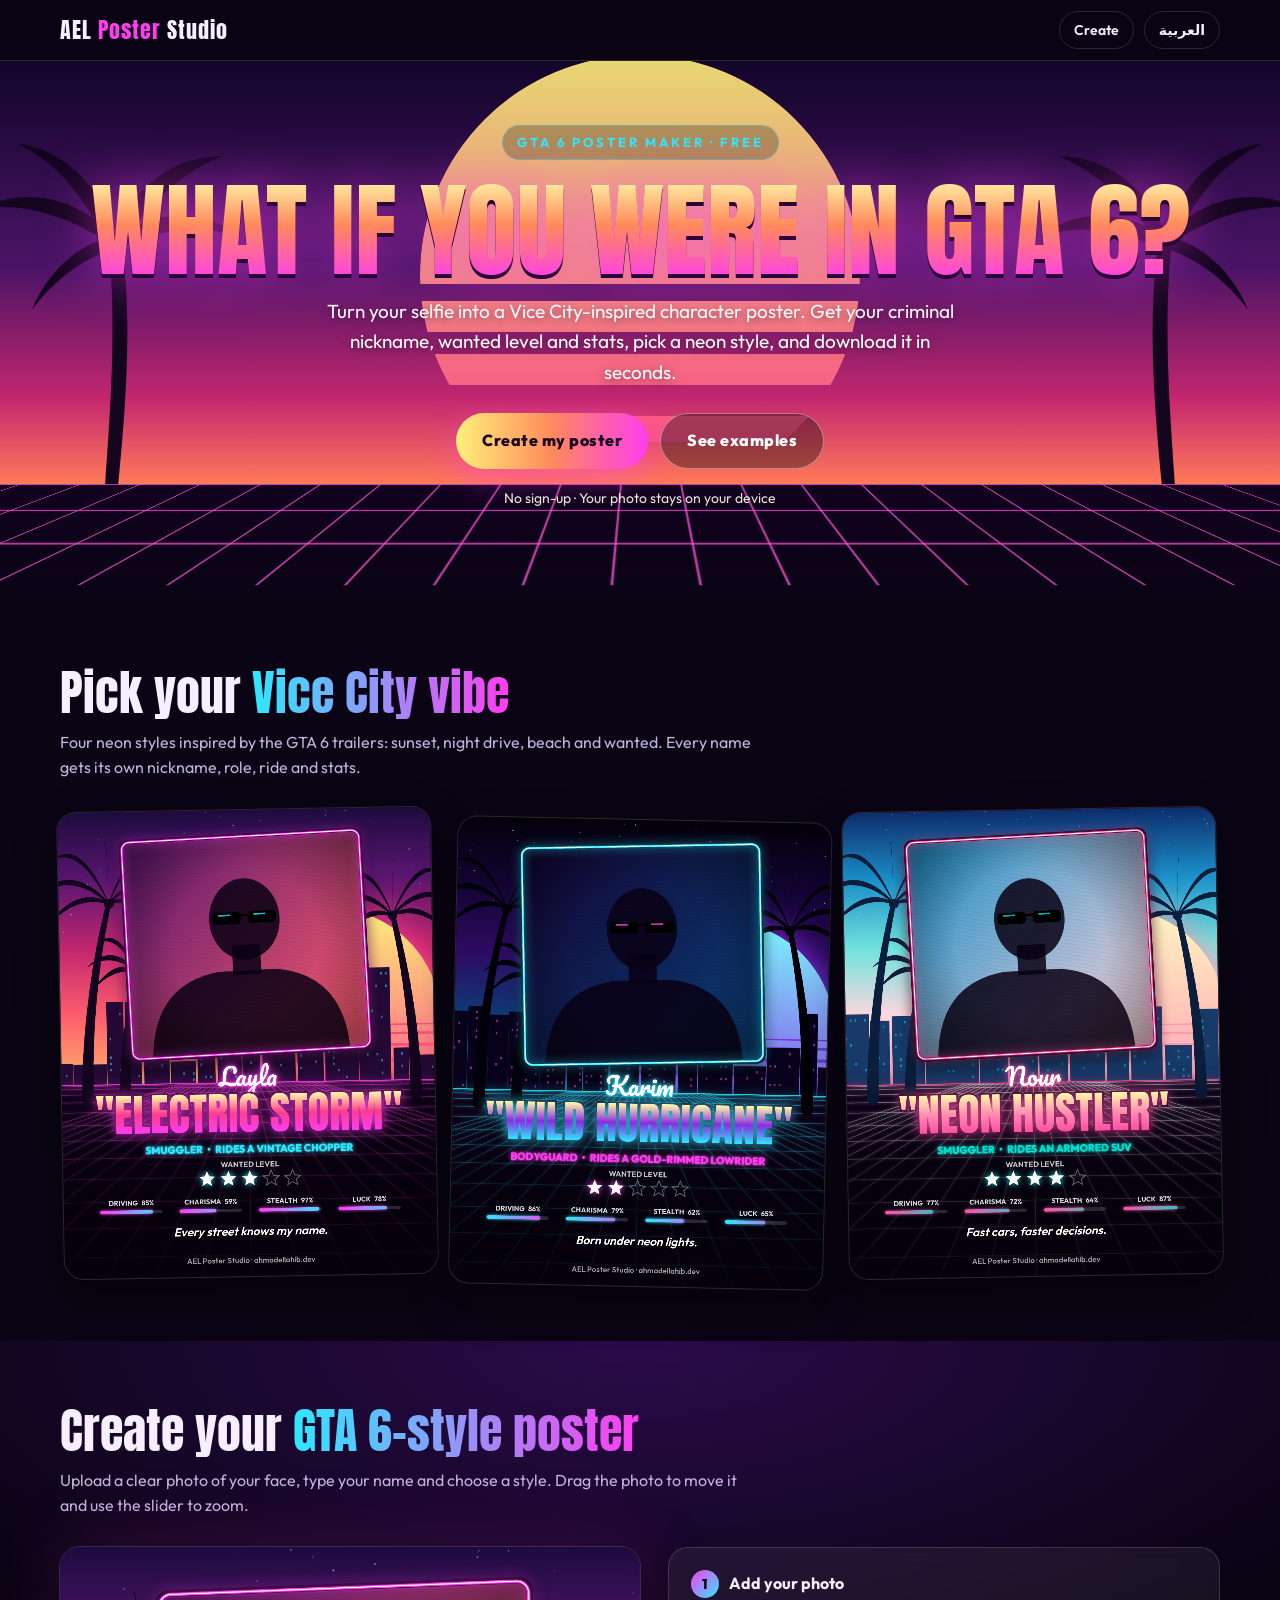
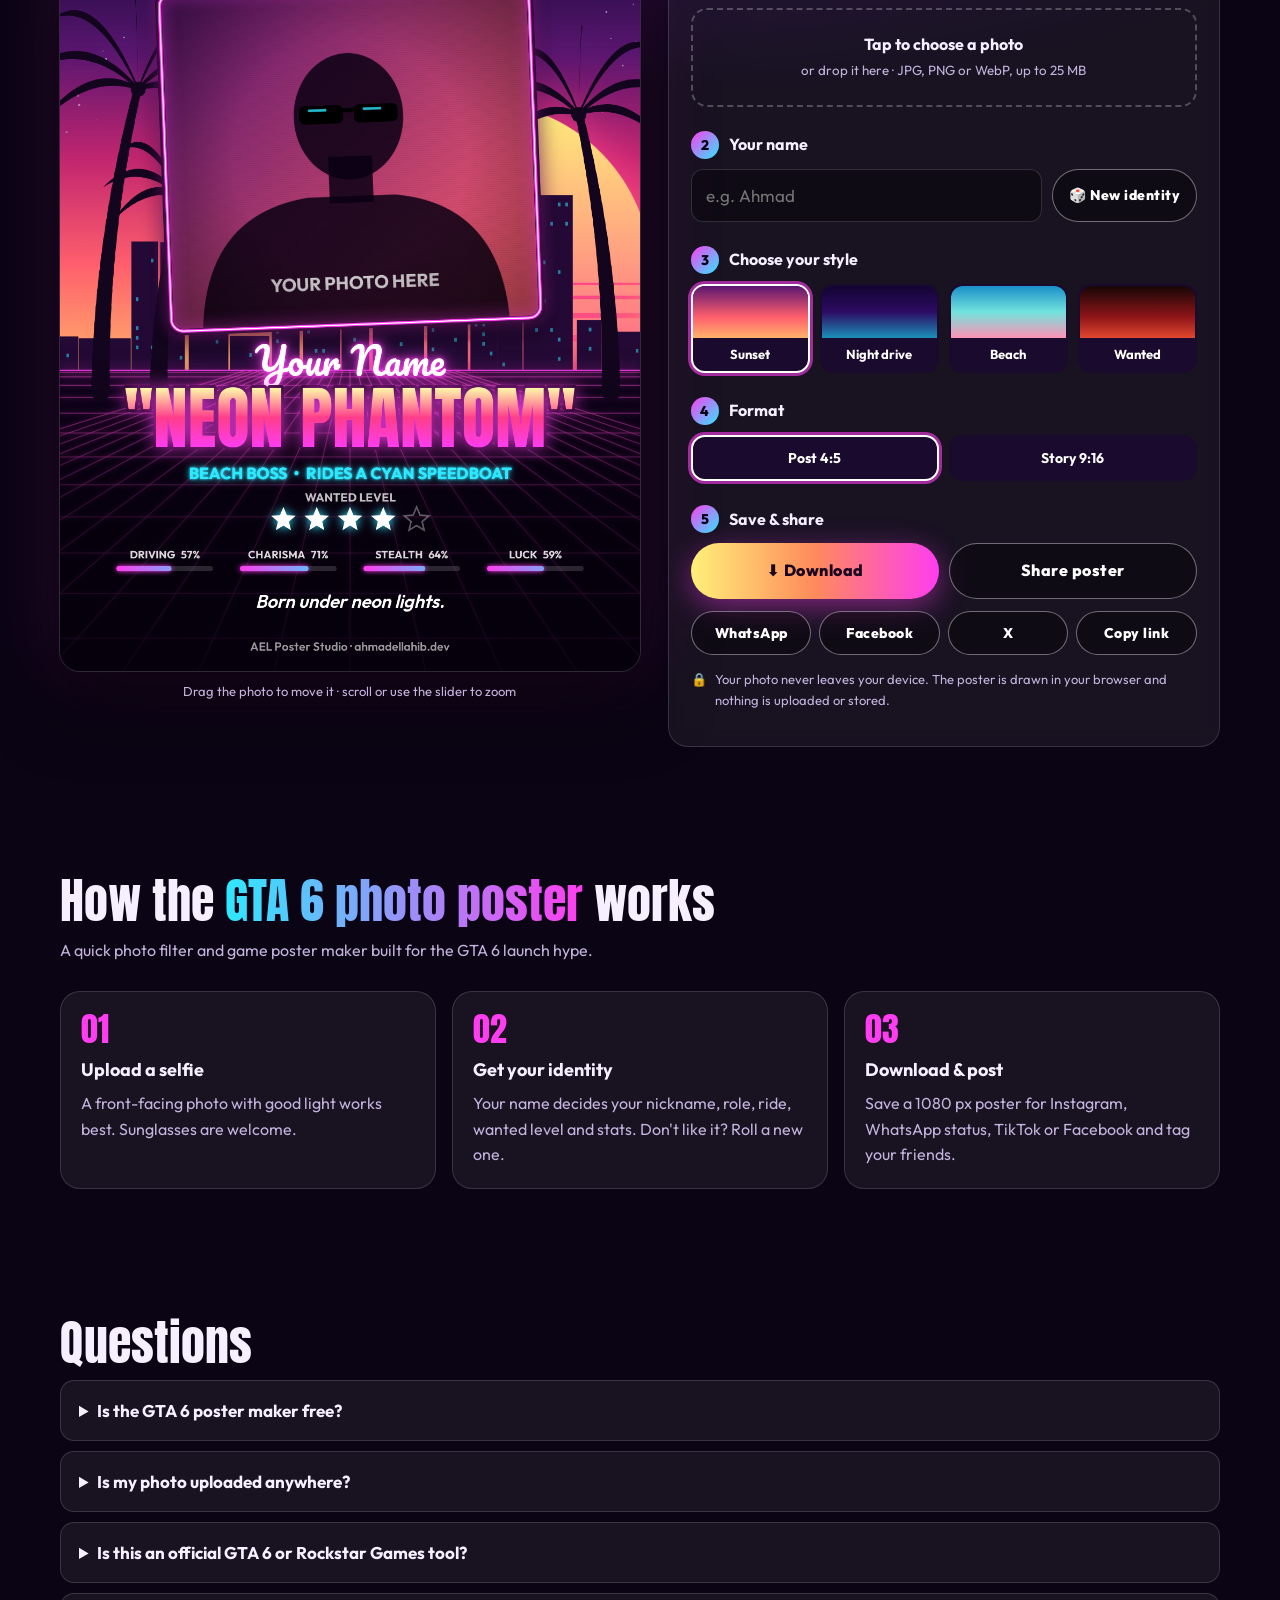
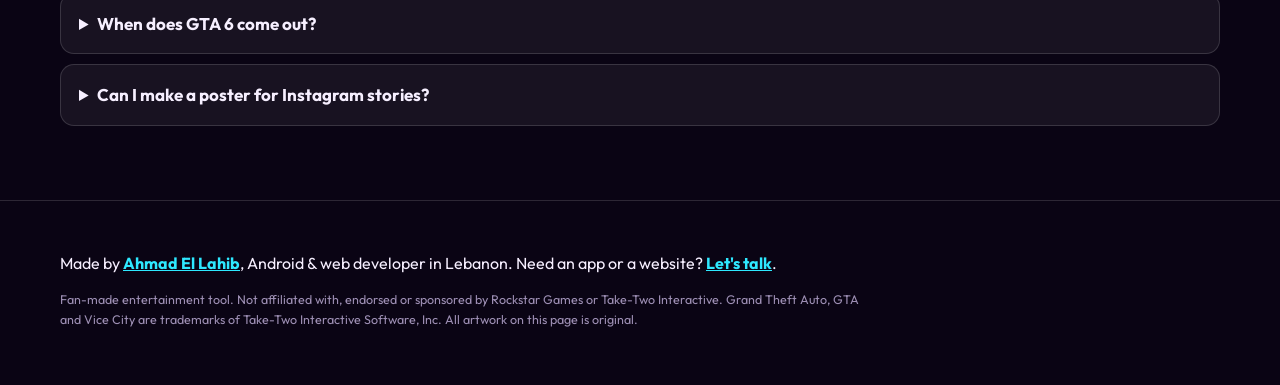
==== index.html @ 57b69d70 "Vice City Poster Maker (EN + AR)" ====
<!doctype html>
<html lang="en">
<head>
<meta charset="utf-8">
<meta name="viewport" content="width=device-width, initial-scale=1">
<title>GTA 6 Poster Maker – Turn Your Photo Into a Vice City Character (Free)</title>
<meta name="description" content="Free GTA 6-inspired poster maker. Upload your selfie, get your Vice City criminal nickname, wanted level and stats, and download a neon game poster. Your photo never leaves your phone.">
<link rel="canonical" href="https://ahmadellahib.dev/vice-city-poster/">
<link rel="alternate" hreflang="en" href="https://ahmadellahib.dev/vice-city-poster/">
<link rel="alternate" hreflang="ar" href="https://ahmadellahib.dev/vice-city-poster/ar/">
<link rel="alternate" hreflang="x-default" href="https://ahmadellahib.dev/vice-city-poster/">
<meta name="theme-color" content="#0a0414">
<meta name="robots" content="index, follow, max-image-preview:large">

<meta property="og:type" content="website">
<meta property="og:site_name" content="AEL Poster Studio">
<meta property="og:title" content="What if you were in GTA 6? Make your Vice City poster">
<meta property="og:description" content="Upload a selfie, get your criminal nickname and wanted level, and download a neon game poster. Free, no sign-up.">
<meta property="og:url" content="https://ahmadellahib.dev/vice-city-poster/">
<meta property="og:image" content="https://ahmadellahib.dev/vice-city-poster/assets/og.jpg">
<meta property="og:image:width" content="1200">
<meta property="og:image:height" content="630">
<meta property="og:image:alt" content="Neon sunset game posters made with the Vice City Poster Maker">
<meta property="og:locale" content="en_US">
<meta property="og:locale:alternate" content="ar_LB">
<meta name="twitter:card" content="summary_large_image">
<meta name="twitter:title" content="What if you were in GTA 6? Make your Vice City poster">
<meta name="twitter:description" content="Selfie → criminal nickname, wanted level and a neon game poster. Free, runs in your browser.">
<meta name="twitter:image" content="https://ahmadellahib.dev/vice-city-poster/assets/og.jpg">

<link rel="icon" href="/assets/favicon-96.png" type="image/png" sizes="96x96">
<link rel="apple-touch-icon" href="/assets/apple-touch-icon.png">
<link rel="preconnect" href="https://fonts.googleapis.com">
<link rel="preconnect" href="https://fonts.gstatic.com" crossorigin>
<link href="https://fonts.googleapis.com/css2?family=Anton&family=Outfit:ital,wght@0,400;0,600;0,700;0,800;1,600&family=Pacifico&display=swap" rel="stylesheet">
<link rel="stylesheet" href="assets/style.css?v=1">

<script type="application/ld+json">
{
  "@context": "https://schema.org",
  "@graph": [
    {
      "@type": "WebApplication",
      "name": "Vice City Poster Maker",
      "alternateName": "GTA 6 Poster Maker",
      "url": "https://ahmadellahib.dev/vice-city-poster/",
      "description": "Free browser tool that turns your photo into a GTA 6-inspired neon game poster with a criminal nickname, wanted level and stats.",
      "applicationCategory": "MultimediaApplication",
      "operatingSystem": "Any",
      "browserRequirements": "Requires JavaScript and a modern browser",
      "inLanguage": ["en", "ar"],
      "isAccessibleForFree": true,
      "offers": { "@type": "Offer", "price": "0", "priceCurrency": "USD" },
      "image": "https://ahmadellahib.dev/vice-city-poster/assets/og.jpg",
      "creator": { "@type": "Person", "name": "Ahmad El Lahib", "url": "https://ahmadellahib.dev/" }
    },
    {
      "@type": "FAQPage",
      "mainEntity": [
        { "@type": "Question", "name": "Is the GTA 6 poster maker free?",
          "acceptedAnswer": { "@type": "Answer", "text": "Yes. It is completely free, with no sign-up and no watermark other than a small credit line." } },
        { "@type": "Question", "name": "Is my photo uploaded anywhere?",
          "acceptedAnswer": { "@type": "Answer", "text": "No. The poster is drawn inside your browser. Your photo never leaves your phone or computer and is not stored on any server." } },
        { "@type": "Question", "name": "Is this an official GTA 6 or Rockstar Games tool?",
          "acceptedAnswer": { "@type": "Answer", "text": "No. It is an independent fan-made tool inspired by the GTA 6 hype. It is not affiliated with or endorsed by Rockstar Games or Take-Two Interactive, and it uses only original artwork." } },
        { "@type": "Question", "name": "When does GTA 6 come out?",
          "acceptedAnswer": { "@type": "Answer", "text": "Rockstar Games has set the release of Grand Theft Auto VI for November 19, 2026 on PlayStation 5 and Xbox Series X|S. A PC version has not been dated." } },
        { "@type": "Question", "name": "Can I make a poster for Instagram stories?",
          "acceptedAnswer": { "@type": "Answer", "text": "Yes. Choose the Story format for a 9:16 poster (1080×1920), or Post for a 4:5 poster (1080×1350)." } }
      ]
    }
  ]
}
</script>
</head>
<body>

<svg width="0" height="0" style="position:absolute" aria-hidden="true">
  <symbol id="palm" viewBox="0 0 200 300">
    <path d="M96 300c4-60 10-130 2-196l10-2c10 66 4 136-2 198z"/>
    <path d="M102 104c-30-30-70-36-100-20 34-4 64 6 96 26zM102 104c-10-40-40-66-74-70 30 14 50 38 68 74zM104 102c16-36 46-58 82-58-30 12-52 34-74 62zM106 104c34-20 70-18 94 2-30-10-60-6-90 8zM102 106c-24 4-50 26-62 56 18-24 40-40 66-48z"/>
  </symbol>
</svg>

<header class="nav">
  <div class="wrap">
    <a class="brand" href="./">AEL <span>Poster</span> Studio</a>
    <nav class="nav-links" aria-label="Language">
      <a class="pill hide-sm" href="#create">Create</a>
      <a class="pill" href="ar/" hreflang="ar" lang="ar">العربية</a>
    </nav>
  </div>
</header>

<main>
  <section class="hero" aria-labelledby="h1">
    <div class="hero-bg" aria-hidden="true">
      <div class="hero-sun"></div>
      <svg class="hero-palm l" viewBox="0 0 200 300"><use href="#palm"/></svg>
      <svg class="hero-palm r" viewBox="0 0 200 300"><use href="#palm"/></svg>
      <div class="hero-grid"></div>
    </div>
    <div class="wrap hero-inner">
      <span class="kicker">GTA 6 poster maker · free</span>
      <h1 id="h1">What if you were in GTA 6?</h1>
      <p class="lead">Turn your selfie into a Vice City-inspired character poster. Get your criminal nickname, wanted level and stats, pick a neon style, and download it in seconds.</p>
      <div class="ctas">
        <a class="btn" href="#create">Create my poster</a>
        <a class="btn ghost" href="#examples">See examples</a>
      </div>
      <p class="hero-note">No sign-up · Your photo stays on your device</p>
    </div>
  </section>

  <section id="examples" aria-labelledby="ex-h">
    <div class="wrap">
      <h2 id="ex-h">Pick your <span class="g">Vice City vibe</span></h2>
      <p class="sub">Four neon styles inspired by the GTA 6 trailers: sunset, night drive, beach and wanted. Every name gets its own nickname, role, ride and stats.</p>
      <div class="examples">
        <figure><canvas data-example="Layla|sunset|f" width="1080" height="1350" role="img" aria-label="Example GTA 6-style poster with a pink sunset, palm trees and a neon nickname"></canvas></figure>
        <figure><canvas data-example="Karim|night|m" width="1080" height="1350" role="img" aria-label="Example Vice City night poster with a cyan neon skyline and wanted stars"></canvas></figure>
        <figure><canvas data-example="Nour|beach|f" width="1080" height="1350" role="img" aria-label="Example Miami beach style game poster with turquoise sky and pink sun"></canvas></figure>
      </div>
    </div>
  </section>

  <section id="create" class="tool" aria-labelledby="create-h">
    <div class="wrap">
      <h2 id="create-h">Create your <span class="g">GTA 6-style poster</span></h2>
      <p class="sub">Upload a clear photo of your face, type your name and choose a style. Drag the photo to move it and use the slider to zoom.</p>
      <div class="studio">
        <div class="preview">
          <canvas id="poster" width="1080" height="1350" role="img" aria-label="Your poster preview"></canvas>
          <p class="hint">Drag the photo to move it · scroll or use the slider to zoom</p>
        </div>

        <div class="panel">
          <div class="step">
            <h3><span class="num">1</span>Add your photo</h3>
            <label class="drop" id="drop">
              <input type="file" id="file" accept="image/jpeg,image/png,image/webp,image/heic">
              <strong>Tap to choose a photo</strong>
              <small>or drop it here · JPG, PNG or WebP, up to 25 MB</small>
            </label>
            <div class="photo-tools">
              <label>Zoom <input type="range" id="zoom" min="1" max="3" step="0.01" value="1"></label>
              <button type="button" class="linkbtn" id="removePhoto">Remove photo</button>
            </div>
          </div>

          <div class="step">
            <h3><span class="num">2</span>Your name</h3>
            <div class="row">
              <input class="text-in" id="name" type="text" maxlength="24" placeholder="e.g. Ahmad" autocomplete="given-name">
              <button type="button" class="btn small ghost" id="reroll" title="Get a new nickname, role and stats">🎲 New identity</button>
            </div>
          </div>

          <div class="step">
            <h3><span class="num">3</span>Choose your style</h3>
            <div class="choices">
              <button type="button" class="choice" data-theme-btn data-value="sunset" aria-pressed="true"><i class="sw-sunset"></i><span>Sunset</span></button>
              <button type="button" class="choice" data-theme-btn data-value="night" aria-pressed="false"><i class="sw-night"></i><span>Night drive</span></button>
              <button type="button" class="choice" data-theme-btn data-value="beach" aria-pressed="false"><i class="sw-beach"></i><span>Beach</span></button>
              <button type="button" class="choice" data-theme-btn data-value="noir" aria-pressed="false"><i class="sw-noir"></i><span>Wanted</span></button>
            </div>
          </div>

          <div class="step">
            <h3><span class="num">4</span>Format</h3>
            <div class="formats">
              <button type="button" class="choice" data-format-btn data-value="post" aria-pressed="true">Post 4:5</button>
              <button type="button" class="choice" data-format-btn data-value="story" aria-pressed="false">Story 9:16</button>
            </div>
          </div>

          <div class="step">
            <h3><span class="num">5</span>Save &amp; share</h3>
            <div class="actions">
              <button type="button" class="btn" id="download">⬇ Download</button>
              <button type="button" class="btn ghost" id="share">Share poster</button>
            </div>
            <div class="shares">
              <a class="btn small ghost" id="wa" target="_blank" rel="noopener">WhatsApp</a>
              <a class="btn small ghost" id="fb" target="_blank" rel="noopener">Facebook</a>
              <a class="btn small ghost" id="x" target="_blank" rel="noopener">X</a>
              <button type="button" class="btn small ghost" id="copy">Copy link</button>
            </div>
            <p class="privacy"><span aria-hidden="true">🔒</span><span>Your photo never leaves your device. The poster is drawn in your browser and nothing is uploaded or stored.</span></p>
          </div>
        </div>
      </div>
    </div>
  </section>

  <section aria-labelledby="how-h">
    <div class="wrap">
      <h2 id="how-h">How the <span class="g">GTA 6 photo poster</span> works</h2>
      <p class="sub">A quick photo filter and game poster maker built for the GTA 6 launch hype.</p>
      <div class="how">
        <div><b>01</b><h3>Upload a selfie</h3><p>A front-facing photo with good light works best. Sunglasses are welcome.</p></div>
        <div><b>02</b><h3>Get your identity</h3><p>Your name decides your nickname, role, ride, wanted level and stats. Don't like it? Roll a new one.</p></div>
        <div><b>03</b><h3>Download &amp; post</h3><p>Save a 1080 px poster for Instagram, WhatsApp status, TikTok or Facebook and tag your friends.</p></div>
      </div>
    </div>
  </section>

  <section class="faq" aria-labelledby="faq-h">
    <div class="wrap">
      <h2 id="faq-h">Questions</h2>
      <details><summary>Is the GTA 6 poster maker free?</summary><p>Yes. It is completely free, with no sign-up and no watermark other than a small credit line.</p></details>
      <details><summary>Is my photo uploaded anywhere?</summary><p>No. The poster is drawn inside your browser. Your photo never leaves your phone or computer and is not stored on any server.</p></details>
      <details><summary>Is this an official GTA 6 or Rockstar Games tool?</summary><p>No. It is an independent fan-made tool inspired by the GTA 6 hype. It is not affiliated with or endorsed by Rockstar Games or Take-Two Interactive, and it uses only original artwork.</p></details>
      <details><summary>When does GTA 6 come out?</summary><p>Rockstar Games has set the release of Grand Theft Auto VI for November 19, 2026 on PlayStation 5 and Xbox Series X|S. A PC version has not been dated.</p></details>
      <details><summary>Can I make a poster for Instagram stories?</summary><p>Yes. Choose the Story format for a 9:16 poster (1080×1920), or Post for a 4:5 poster (1080×1350).</p></details>
    </div>
  </section>
</main>

<footer>
  <div class="wrap">
    <p class="made">Made by <a href="https://ahmadellahib.dev/">Ahmad El Lahib</a>, Android &amp; web developer in Lebanon. Need an app or a website? <a href="https://ahmadellahib.dev/">Let's talk</a>.</p>
    <p class="disclaimer">Fan-made entertainment tool. Not affiliated with, endorsed or sponsored by Rockstar Games or Take-Two Interactive. Grand Theft Auto, GTA and Vice City are trademarks of Take-Two Interactive Software, Inc. All artwork on this page is original.</p>
  </div>
</footer>

<div class="toast" id="toast" role="status" aria-live="polite"></div>

<script>
window.VCP_TEXT = {
  badType: 'Please choose a JPG, PNG or WebP photo.',
  tooBig: 'That photo is over 25 MB. Try a smaller one.',
  saved: 'Poster saved! Post it and tag your friends.',
  shareFallback: 'Poster saved. Now post it anywhere!',
  copied: 'Link copied!',
  shareText: 'What if you were in GTA 6? I made my Vice City poster. Make yours free:'
};
</script>
<script src="assets/app.js?v=1" defer></script>
</body>
</html>
---- assets/style.css ----
:root {
  --bg: #0a0414;
  --bg2: #140726;
  --card: rgba(255, 255, 255, 0.06);
  --line: rgba(255, 255, 255, 0.14);
  --text: #f6efff;
  --muted: #c3b3dd;
  --pink: #ff3df0;
  --hot: #ff2e88;
  --cyan: #2ee8ff;
  --orange: #ffb36b;
  --radius: 20px;
  --ui: 'Outfit', system-ui, sans-serif;
  --display: 'Anton', Impact, sans-serif;
}
html[lang="ar"] { --ui: 'Cairo', system-ui, sans-serif; --display: 'Lalezar', 'Cairo', sans-serif; }

* { box-sizing: border-box; }
html { scroll-behavior: smooth; }
body {
  margin: 0;
  background: var(--bg);
  color: var(--text);
  font-family: var(--ui);
  line-height: 1.6;
  overflow-x: hidden;
}
img, canvas { max-width: 100%; display: block; }
a { color: var(--cyan); }
.wrap { width: min(1160px, 100% - 32px); margin-inline: auto; }

/* nav */
.nav {
  position: sticky; top: 0; z-index: 20;
  backdrop-filter: blur(14px); -webkit-backdrop-filter: blur(14px);
  background: rgba(10, 4, 20, 0.6);
  border-bottom: 1px solid var(--line);
}
.nav .wrap { display: flex; align-items: center; justify-content: space-between; height: 60px; gap: 12px; }
.brand { font-family: var(--display); font-size: 22px; letter-spacing: 1px; color: var(--text); text-decoration: none; }
html[lang="ar"] .brand { letter-spacing: 0; }
.brand span { color: var(--pink); }
.nav-links { display: flex; gap: 10px; align-items: center; }
.pill {
  display: inline-flex; align-items: center; gap: 6px; padding: 7px 14px; border-radius: 999px;
  border: 1px solid var(--line); color: var(--text); text-decoration: none; font-size: 14px; font-weight: 600;
}
.pill:hover { border-color: var(--pink); }

/* hero */
.hero { position: relative; overflow: hidden; padding: 64px 0 80px; isolation: isolate; }
.hero-bg { position: absolute; inset: 0; z-index: -1;
  background: linear-gradient(180deg, #12052a 0%, #4a1466 38%, #c2266f 62%, #ff7a59 78%, #12021f 78.2%, #0a0414 100%); }
.hero-sun {
  position: absolute; left: 50%; bottom: 20%; width: min(440px, 78vw); aspect-ratio: 1; translate: -50% 0; opacity: .9;
  border-radius: 50%; background: linear-gradient(#fff07a, #ff3d8b);
  -webkit-mask: linear-gradient(#000 52%, transparent 52% 56%, #000 56% 63%, transparent 63% 68%, #000 68% 75%, transparent 75% 82%, #000 82% 88%, transparent 88%);
          mask: linear-gradient(#000 52%, transparent 52% 56%, #000 56% 63%, transparent 63% 68%, #000 68% 75%, transparent 75% 82%, #000 82% 88%, transparent 88%);
  filter: drop-shadow(0 0 60px rgba(255, 61, 139, .7));
  animation: rise 6s ease-in-out infinite alternate;
}
@keyframes rise { to { transform: translateY(-14px); } }
.hero-grid {
  position: absolute; left: -50%; right: -50%; bottom: 0; height: 22%;
  background-image:
    linear-gradient(rgba(255, 79, 216, .7) 2px, transparent 2px),
    linear-gradient(90deg, rgba(255, 79, 216, .7) 2px, transparent 2px);
  background-size: 60px 40px;
  transform: perspective(300px) rotateX(55deg); transform-origin: top;
  animation: grid 2.4s linear infinite;
}
@keyframes grid { to { background-position: 0 40px; } }
.hero-palm { position: absolute; bottom: 21%; width: clamp(120px, 22vw, 260px); fill: #14051f; }
.hero-palm.l { left: -20px; }
.hero-palm.r { right: -20px; transform: scaleX(-1); }

.hero-inner { text-align: center; position: relative; }
.kicker { display: inline-block; font-weight: 700; letter-spacing: 3px; font-size: 13px; text-transform: uppercase;
  color: var(--cyan); padding: 6px 14px; border: 1px solid rgba(46, 232, 255, .4); border-radius: 999px; background: rgba(0,0,0,.25); }
html[lang="ar"] .kicker { letter-spacing: 0; font-size: 15px; }
h1 {
  font-family: var(--display); font-weight: 400;
  font-size: clamp(42px, 9vw, 104px); line-height: 1; margin: 18px 0 14px;
  background: linear-gradient(180deg, #fff6a8, #ff8a5b 45%, #ff3df0);
  -webkit-background-clip: text; background-clip: text; color: transparent;
  filter: drop-shadow(0 4px 0 #2a0436) drop-shadow(0 0 26px rgba(255, 61, 240, .55));
  text-transform: uppercase;
}
html[lang="ar"] h1 { line-height: 1.25; text-transform: none; }
.lead { max-width: 640px; margin: 0 auto 26px; font-size: clamp(16px, 2.4vw, 19px); color: #fff; text-shadow: 0 2px 10px rgba(0,0,0,.5); }
.ctas { display: flex; gap: 12px; justify-content: center; flex-wrap: wrap; }
.btn {
  appearance: none; border: 0; cursor: pointer; font: inherit; font-weight: 800; letter-spacing: .5px;
  display: inline-flex; align-items: center; justify-content: center; gap: 8px;
  padding: 14px 26px; border-radius: 999px; text-decoration: none; color: #1a0420;
  background: linear-gradient(90deg, #fff07a, #ff8a5b, #ff3df0);
  box-shadow: 0 8px 30px rgba(255, 61, 240, .45);
  transition: transform .15s ease, box-shadow .15s ease;
}
.btn:hover { transform: translateY(-2px); box-shadow: 0 12px 36px rgba(255, 61, 240, .6); }
.btn.ghost { background: rgba(0,0,0,.35); color: #fff; border: 1px solid rgba(255,255,255,.4); box-shadow: none; }
.btn.small { padding: 10px 16px; font-size: 14px; }
.hero-note { margin-top: 18px; font-size: 14px; color: #ffe; opacity: .9; }

/* sections */
section { padding: 64px 0; }
h2 { font-family: var(--display); font-weight: 400; font-size: clamp(30px, 5vw, 48px); line-height: 1.1; margin: 0 0 10px; }
html[lang="ar"] h2 { line-height: 1.4; }
h2 .g { background: linear-gradient(90deg, var(--cyan), var(--pink)); -webkit-background-clip: text; background-clip: text; color: transparent; }
.sub { color: var(--muted); margin: 0 0 28px; max-width: 700px; }

/* examples */
.examples { display: grid; grid-template-columns: repeat(3, 1fr); gap: 18px; }
.examples figure { margin: 0; border-radius: var(--radius); overflow: hidden; border: 1px solid var(--line);
  box-shadow: 0 18px 40px rgba(0,0,0,.45); transform: rotate(-1deg); transition: transform .3s; }
.examples figure:nth-child(2) { transform: rotate(1.2deg) translateY(10px); }
.examples figure:hover { transform: rotate(0) scale(1.02); }
.examples canvas { width: 100%; height: auto; aspect-ratio: 4 / 5; }

/* tool */
.tool { background: radial-gradient(1200px 500px at 50% 0, #2a0b4a 0%, var(--bg) 70%); }
.studio { display: grid; grid-template-columns: minmax(0, 1.05fr) minmax(0, 1fr); gap: 28px; align-items: start; }
.preview { position: sticky; top: 76px; }
.preview canvas {
  width: 100%; height: auto; border-radius: var(--radius); background: #1a0a2e;
  box-shadow: 0 0 0 1px var(--line), 0 30px 70px rgba(0,0,0,.6), 0 0 80px rgba(255, 61, 240, .18);
  cursor: grab; touch-action: none;
}
.preview canvas:active { cursor: grabbing; }
.hint { font-size: 13px; color: var(--muted); text-align: center; margin-top: 10px; }
.panel { background: var(--card); border: 1px solid var(--line); border-radius: var(--radius); padding: 22px;
  backdrop-filter: blur(10px); -webkit-backdrop-filter: blur(10px); }
.step { margin-bottom: 24px; }
.step:last-child { margin-bottom: 0; }
.step h3 { margin: 0 0 10px; font-size: 16px; display: flex; align-items: center; gap: 10px; }
.num { width: 28px; height: 28px; border-radius: 50%; display: inline-grid; place-items: center; font-size: 14px; font-weight: 800;
  background: linear-gradient(135deg, var(--pink), var(--cyan)); color: #0a0414; flex: none; }
.drop {
  display: block; border: 2px dashed rgba(255,255,255,.25); border-radius: 16px; padding: 22px; text-align: center; cursor: pointer;
  transition: border-color .2s, background .2s;
}
.drop:hover, .drop.over { border-color: var(--pink); background: rgba(255, 61, 240, .07); }
.drop strong { display: block; font-size: 16px; }
.drop small { color: var(--muted); }
.drop input { position: absolute; width: 1px; height: 1px; opacity: 0; }
.photo-tools { display: none; gap: 12px; align-items: center; margin-top: 12px; flex-wrap: wrap; }
.has-photo .photo-tools { display: flex; }
.photo-tools label { display: flex; align-items: center; gap: 8px; flex: 1; min-width: 180px; font-size: 14px; color: var(--muted); }
input[type="range"] { flex: 1; accent-color: var(--pink); }
.linkbtn { background: none; border: 0; color: #ff8fb1; font: inherit; font-size: 14px; cursor: pointer; text-decoration: underline; padding: 4px; }
.row { display: flex; gap: 10px; flex-wrap: wrap; }
.text-in {
  flex: 1; min-width: 0; font: inherit; font-size: 17px; color: var(--text); background: rgba(0,0,0,.35);
  border: 1px solid var(--line); border-radius: 12px; padding: 12px 14px;
}
.text-in:focus { outline: 2px solid var(--pink); outline-offset: 1px; }
.genders { display: flex; gap: 8px; margin-top: 10px; }
.genders label { display: inline-flex; align-items: center; gap: 6px; font-size: 15px; cursor: pointer; }
.genders input { accent-color: var(--pink); }
.choices { display: grid; grid-template-columns: repeat(4, 1fr); gap: 10px; }
.choice {
  appearance: none; font: inherit; cursor: pointer; color: #fff; border-radius: 14px; padding: 0; overflow: hidden;
  border: 2px solid transparent; background: #1a0a2e; text-align: center; font-size: 13px; font-weight: 700;
}
.choice i { display: block; height: 52px; }
.choice span { display: block; padding: 6px 4px; }
.choice[aria-pressed="true"] { border-color: #fff; box-shadow: 0 0 0 3px rgba(255, 61, 240, .6); }
.sw-sunset { background: linear-gradient(#5a1670, #ff5f6d 60%, #ffb36b); }
.sw-night { background: linear-gradient(#130433, #2d0b63 50%, #1b8fb8); }
.sw-beach { background: linear-gradient(#1b8fc9, #71e3dc 50%, #ff92b5); }
.sw-noir { background: linear-gradient(#160606, #8f1518 60%, #e0472f); }
.formats { display: flex; gap: 10px; }
.formats .choice { flex: 1; padding: 10px; font-size: 14px; }
.actions { display: grid; grid-template-columns: 1fr 1fr; gap: 10px; }
.shares { display: flex; gap: 8px; flex-wrap: wrap; margin-top: 12px; }
.shares a, .shares button { flex: 1; min-width: 92px; justify-content: center; }
.privacy { margin-top: 14px; font-size: 13px; color: var(--muted); display: flex; gap: 8px; align-items: flex-start; }

/* how + faq */
.how { display: grid; grid-template-columns: repeat(3, 1fr); gap: 16px; }
.how div { background: var(--card); border: 1px solid var(--line); border-radius: var(--radius); padding: 20px; }
.how b { font-family: var(--display); font-weight: 400; font-size: 34px; color: var(--pink); display: block; line-height: 1; }
.how h3 { margin: 10px 0 6px; font-size: 18px; }
.how p { margin: 0; color: var(--muted); }
.faq details { background: var(--card); border: 1px solid var(--line); border-radius: 14px; padding: 16px 18px; margin-bottom: 10px; }
.faq summary { cursor: pointer; font-weight: 700; font-size: 17px; }
.faq details p { color: var(--muted); margin: 10px 0 0; }

/* footer */
footer { border-top: 1px solid var(--line); padding: 34px 0 44px; font-size: 14px; color: var(--muted); }
footer .made { font-size: 16px; color: var(--text); margin-bottom: 8px; }
footer .made a { font-weight: 700; }
.disclaimer { font-size: 12.5px; opacity: .8; max-width: 820px; }

.toast {
  position: fixed; left: 50%; bottom: 24px; translate: -50% 20px; opacity: 0; pointer-events: none;
  background: #fff; color: #1a0420; font-weight: 700; padding: 12px 20px; border-radius: 999px;
  box-shadow: 0 10px 30px rgba(0,0,0,.4); transition: opacity .25s, translate .25s; z-index: 50; max-width: calc(100% - 32px); text-align: center;
}
.toast.show { opacity: 1; translate: -50% 0; }

/* responsive */
@media (max-width: 900px) {
  .studio { grid-template-columns: 1fr; }
  .preview { position: static; }
  .how { grid-template-columns: 1fr; }
}
@media (max-width: 640px) {
  .hero { padding: 44px 0 64px; }
  .examples { grid-template-columns: repeat(3, minmax(0, 1fr)); gap: 8px; }
  .examples figure, .examples figure:nth-child(2) { transform: none; border-radius: 12px; }
  .choices { grid-template-columns: repeat(2, 1fr); }
  .nav .pill.hide-sm { display: none; }
  section { padding: 48px 0; }
}
@media (prefers-reduced-motion: reduce) {
  .hero-sun, .hero-grid { animation: none; }
  html { scroll-behavior: auto; }
}
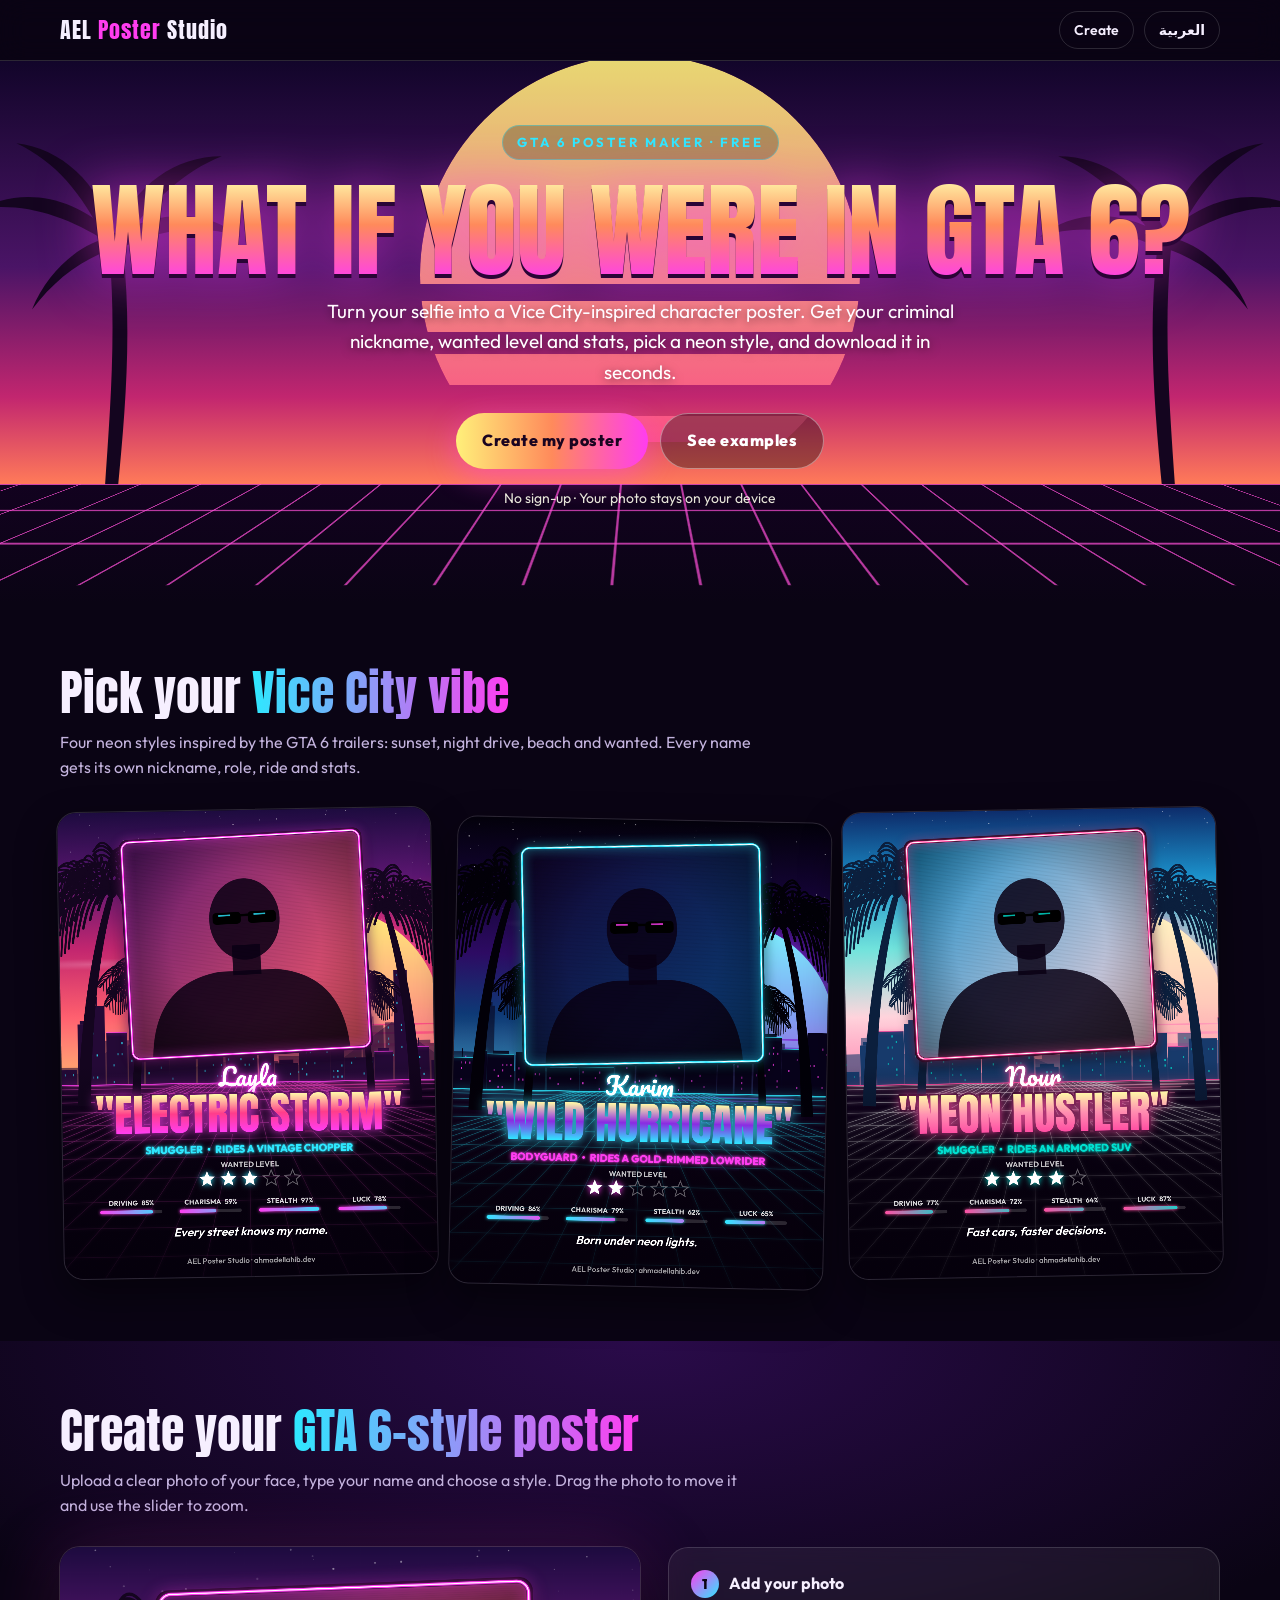
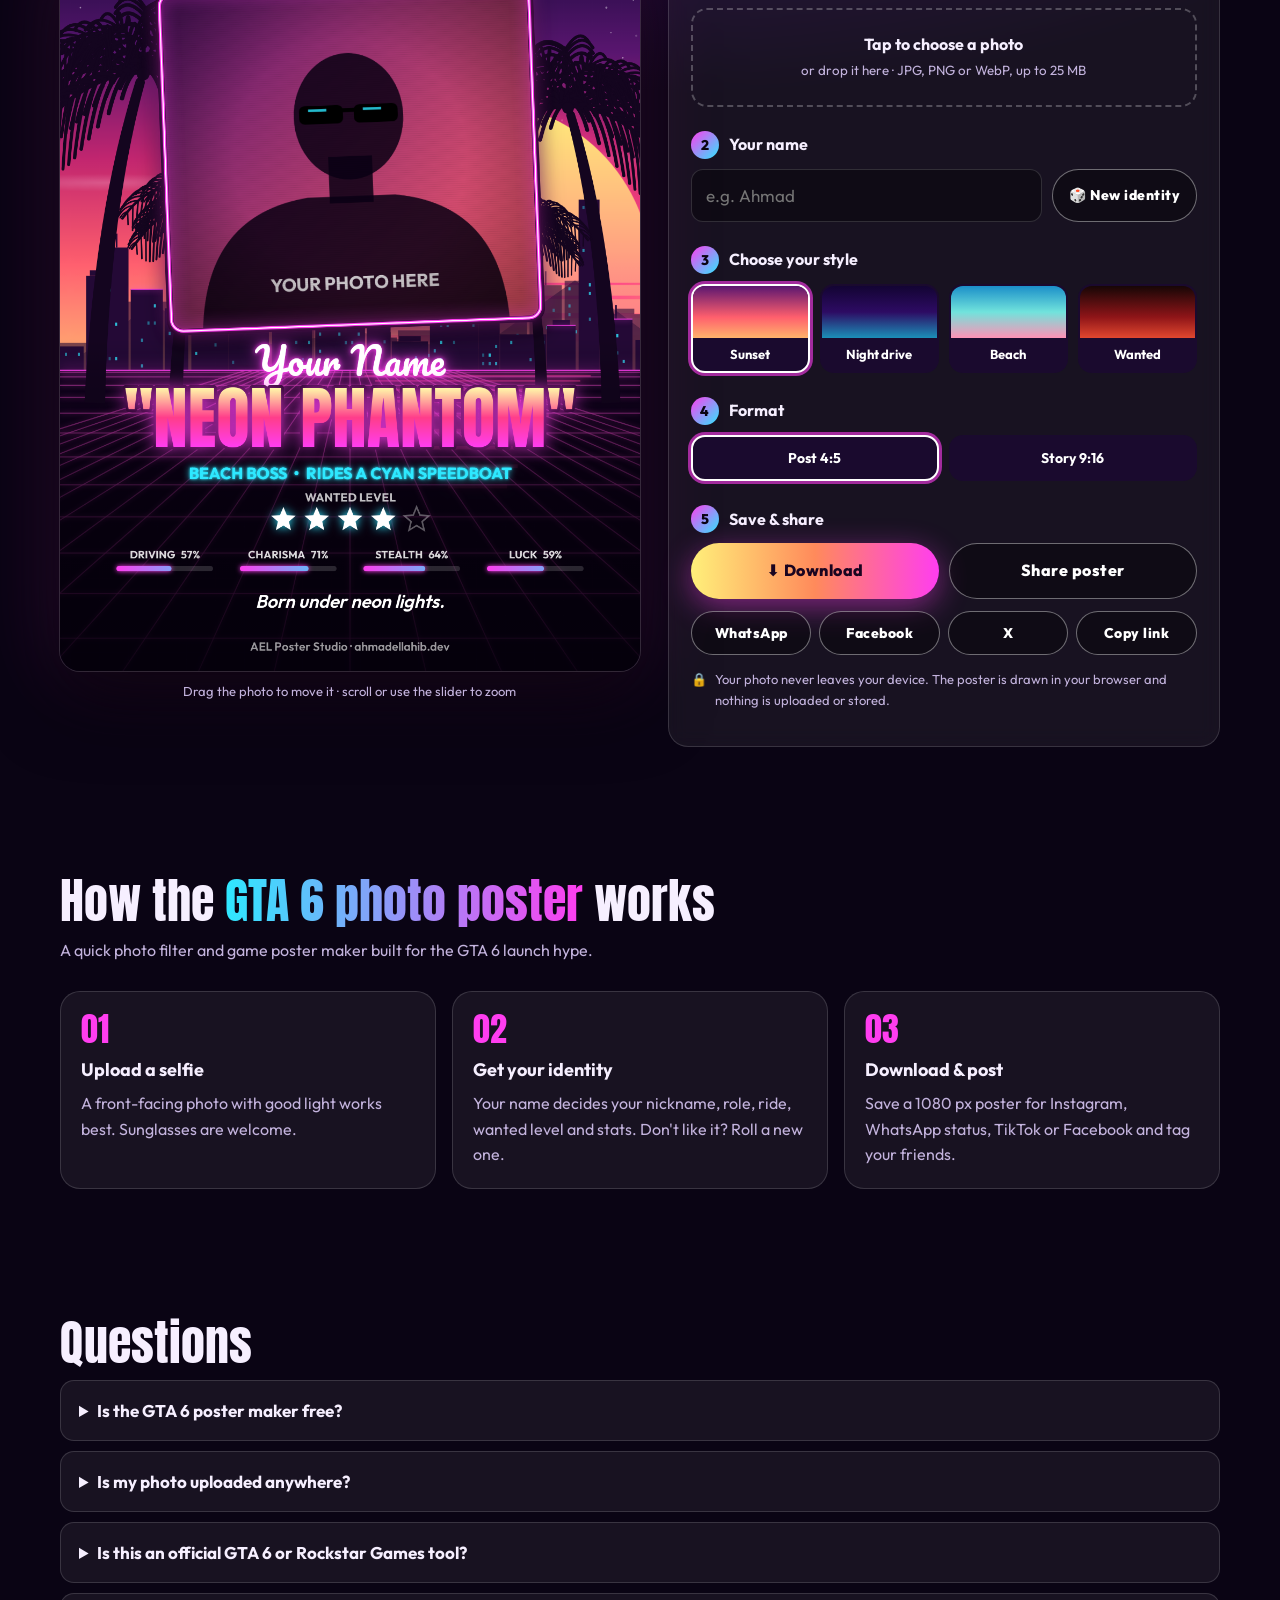
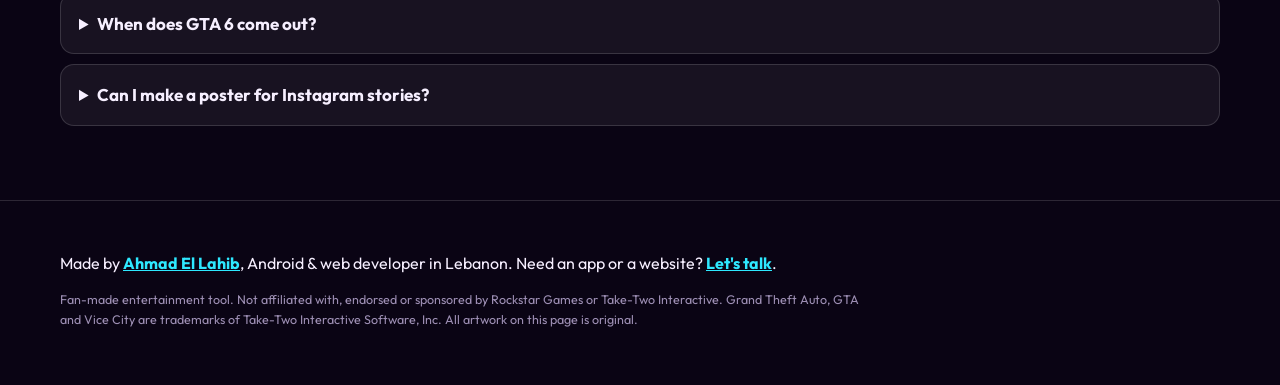
==== commit db1a7287: "On-device background removal, richer scene, better palms" ====
--- a/index.html
+++ b/index.html
@@ -33,7 +33,7 @@
 <link rel="preconnect" href="https://fonts.googleapis.com">
 <link rel="preconnect" href="https://fonts.gstatic.com" crossorigin>
 <link href="https://fonts.googleapis.com/css2?family=Anton&family=Outfit:ital,wght@0,400;0,600;0,700;0,800;1,600&family=Pacifico&display=swap" rel="stylesheet">
-<link rel="stylesheet" href="assets/style.css?v=1">
+<link rel="stylesheet" href="assets/style.css?v=2">
 
 <script type="application/ld+json">
 {
@@ -143,6 +143,8 @@
               <small>or drop it here · JPG, PNG or WebP, up to 25 MB</small>
             </label>
             <div class="photo-tools">
+              <label class="check"><input type="checkbox" id="cutout" checked> Remove my photo background (runs on your phone)</label>
+              <span class="seg" id="segStatus" role="status"></span>
               <label>Zoom <input type="range" id="zoom" min="1" max="3" step="0.01" value="1"></label>
               <button type="button" class="linkbtn" id="removePhoto">Remove photo</button>
             </div>
@@ -228,6 +230,8 @@
 
 <script>
 window.VCP_TEXT = {
+  cutting: 'Removing the background…',
+  cutFail: 'Could not remove the background, using the frame style.',
   badType: 'Please choose a JPG, PNG or WebP photo.',
   tooBig: 'That photo is over 25 MB. Try a smaller one.',
   saved: 'Poster saved! Post it and tag your friends.',
@@ -236,6 +240,6 @@
   shareText: 'What if you were in GTA 6? I made my Vice City poster. Make yours free:'
 };
 </script>
-<script src="assets/app.js?v=1" defer></script>
+<script src="assets/app.js?v=2" defer></script>
 </body>
 </html>
--- a/assets/style.css
+++ b/assets/style.css
@@ -217,3 +217,7 @@
   .hero-sun, .hero-grid { animation: none; }
   html { scroll-behavior: auto; }
 }
+.photo-tools .check { flex-basis: 100%; min-width: 0; color: var(--text); font-size: 14px; }
+.check input { accent-color: var(--pink); width: 18px; height: 18px; flex: none; }
+.seg { flex-basis: 100%; font-size: 13px; color: var(--cyan); min-height: 0; }
+.seg:empty { display: none; }
